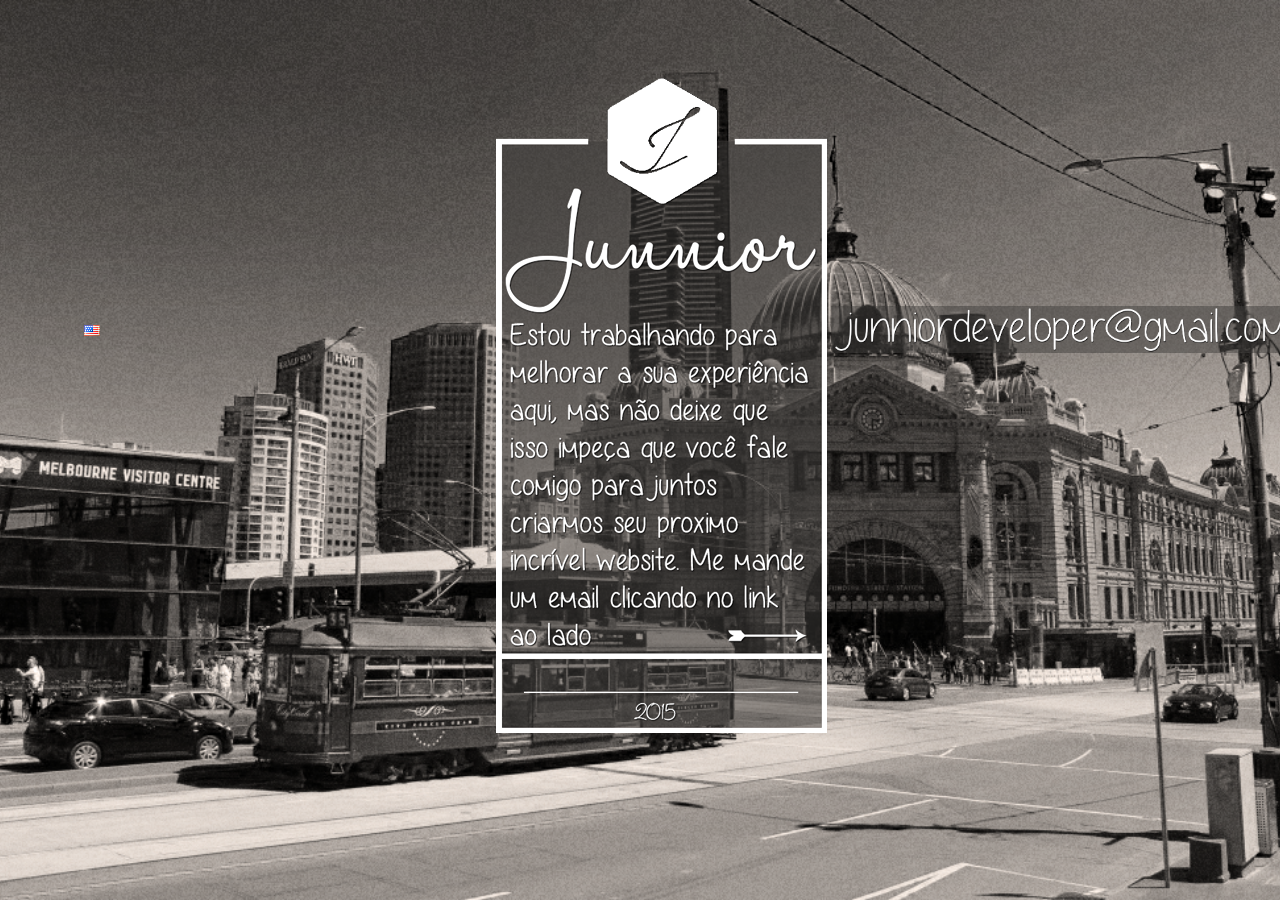
==== pt.index.html @ 578a7f45 "update the images putting text and box shadow" ====
<!doctype html>
<html lang='en'>
	<head>
		<meta charset='utf-8'>
		<meta http-equiv='X-UA-Compatible' content='IE-edge, chrome= 1' >
		<meta name='viewport' content='width=device-width, initial scale= 1'>
		<meta name='description' content='One Page Project'>
		<meta name='keywords' content=''>
		<meta name='author' content='</jnr..>'>

		<title>Junnior</title>
		<link rel="shortcut icon" href="img/favicon/favicon.ico">
		<link rel="stylesheet" href="css/bootstrap.css">
		<link rel='stylesheet' href='css/style.css'>		
	</head>
	<body>
		<header>
			<a href="" class="logo"> <img src="img/header/my_logo_two.png"></a>

			<a class='rotate' href='index.html' target="_blank" class='copyright' data-toggle="tooltip" data-placement="bottom" title="What about English?!"><span class="usa_one"><img class='rotate' src="img/flag/usa_flag.png"></span></a>
				<!--<nav class='nav-effect'>
					<a href='#about-me'><span data-hover='About Me'>About Me</span></a>
					<a href='#work'><span data-hover='Work'>Work</span></a>
					<a href='#clients'><span data-hover='Clients'>Clients</span></a>
					<a href='#contact'><span data-hover='Contact'>Contact</span></a>
				</nav>-->
			<img class='my_logo' src="img/header/my_bigger_logo_new_font.png">
			<a class='jnr_email' href='mailto:junniordeveloper@gmail.com' class='copyright'><img class='my_logo_one' src="img/header/gmail_with_shadow_test.png"></a>

			<!--<h2><span class='artist'>Web Developer</span></h2>
			<!--<p class='kicker'>Thinker // Designer // Developer</p>-->
		</header>
		
		<!--<section>
			<h3 id='about-me'>About Myself</h3>
			
			<div class="face-lockup">
				<div class="icon face-img"></div>    				
				<div class="icon icon-pencil">
					<svg class='svg' version="1.1" id="Layer_1" xmlns="http://www.w3.org/2000/svg" xmlns:xlink="http://www.w3.org/1999/xlink" x="0px" y="0px" width="50px" height="50px" viewBox="0 0 50 50" enable-background="new 0 0 50 50" xml:space="preserve"><g><g><path fill-rule="evenodd" clip-rule="evenodd" fill="#C8C8C8" d="M17.448,26.028l-0.439,0.439 c-0.129,0.129-0.142,0.333-0.068,0.53l-0.214-0.195l-3.264,10.792l10.632-4.062l-0.031-0.029c0.008-0.007,0.02-0.008,0.028-0.016 l0.707-0.707c0.004-0.004,0.004-0.01,0.008-0.014l16.271-16.271c0.004-0.004,0.01-0.004,0.014-0.008l0.707-0.707	c0.004-0.004,0.004-0.01,0.008-0.014l0.362-0.362l-1.414-1.414l-0.024,0.024l-4.264-4.221l0.046-0.046l-1.414-1.414L17.425,26.004 L17.448,26.028z M35.051,11.207l4.264,4.221L23.729,31.013l-4.264-4.221L35.051,11.207z M22.173,32.26l-6.667,3.227l2.808-7.045 L22.173,32.26z M43.5,18.5v26c0,1.105-0.895,2-2,2h-35c-1.104,0-2-0.895-2-2v-35c0-1.105,0.896-2,2-2h25v-2h-25 c-2.209,0-4,1.791-4,4v35c0,2.209,1.791,4,4,4h35c2.209,0,4-1.791,4-4V18.737L45.264,18.5H43.5z M46.617,5.297l-1.414-1.414 c-1.562-1.562-4.095-1.562-5.657,0l-1.621,1.621l0.143,0.143c-0.135-0.01-0.262,0.023-0.352,0.112l-0.707,0.707 c-0.195,0.195-0.147,0.561,0.109,0.816l6.158,6.095c0.255,0.255,0.62,0.304,0.816,0.109l0.707-0.707 c0.076-0.076,0.105-0.182,0.109-0.293l0.089,0.089l1.621-1.621C48.179,9.392,48.179,6.859,46.617,5.297z M45.203,9.54 l-1.474,1.474l-4.264-4.221l1.495-1.495c0.781-0.781,2.047-0.781,2.828,0l1.414,1.414C45.984,7.492,45.984,8.759,45.203,9.54z" class='svg-fill'/></g></g>
				</svg>

				</div>
				<div class="icon icon-mouse">
                   <svg  class='svg' version="1.1" id="Layer_1" xmlns="http://www.w3.org/2000/svg" xmlns:xlink="http://www.w3.org/1999/xlink" x="0px" y="0px" width="50px" height="50px" viewBox="0 0 50 50" enable-background="new 0 0 50 50" xml:space="preserve"><g><g><path fill-rule="evenodd" clip-rule="evenodd" fill="#C8C8C8" d="M20.329,8.339c0.195,0.195,0.512,0.195,0.707,0L24.5,4.875V31.5	h2V4.875l3.464,3.464c0.195,0.195,0.512,0.195,0.707,0l0.707-0.707c0.195-0.195,0.195-0.512,0-0.707L26.5,2.046V1.5h-0.672 c-0.068-0.014-0.135-0.014-0.202,0h-0.251c-0.067-0.014-0.135-0.014-0.202,0H24.5v0.547l-4.878,4.878 c-0.195,0.195-0.195,0.512,0,0.707L20.329,8.339z M46.5,15.5h-13v2h11c1.105,0,2,0.895,2,2v24c0,1.105-0.895,2-2,2h-38	c-1.105,0-2-0.895-2-2v-24c0-1.105,0.895-2,2-2h11v-2h-13c-1.105,0-2,0.895-2,2v28c0,1.105,0.895,2,2,2h42c1.105,0,2-0.895,2-2 v-28C48.5,16.395,47.605,15.5,46.5,15.5z" class='svg-fill'/></g></g>
				   </svg>

				</div>
				<div class="icon icon-browser">
					<svg class='svg' version="1.1" id="Layer_1" xmlns="http://www.w3.org/2000/svg" xmlns:xlink="http://www.w3.org/1999/xlink" x="0px" y="0px" width="50px" height="50px" viewBox="0 0 50 50" enable-background="new 0 0 50 50" xml:space="preserve"><g><g><path fill-rule="evenodd" clip-rule="evenodd" fill="#C8C8C8" d="M46.5,6.5h-23c0-2.209-1.791-4-4-4h-7c-2.209,0-4,1.791-4,4h-4 c-1.105,0-2,0.895-2,2v36c0,1.105,0.895,2,2,2h42c1.105,0,2-0.895,2-2v-36C48.5,7.395,47.605,6.5,46.5,6.5z M12.5,4.5h7 c1.105,0,2,0.895,2,2h-11C10.5,5.395,11.396,4.5,12.5,4.5z M46.5,42.5c0,1.105-0.895,2-2,2h-38c-1.105,0-2-0.895-2-2v-32 c0-1.105,0.895-2,2-2h38c1.105,0,2,0.895,2,2V42.5z M25.5,15.5c-6.075,0-11,4.925-11,11c0,6.075,4.925,11,11,11	c6.075,0,11-4.925,11-11C36.5,20.425,31.575,15.5,25.5,15.5z M25.5,35.587c-5.018,0-9.087-4.068-9.087-9.087 c0-5.019,4.068-9.087,9.087-9.087c5.019,0,9.087,4.068,9.087,9.087C34.587,31.519,30.519,35.587,25.5,35.587z M43,11.5h-8 c-0.276,0-0.5,0.224-0.5,0.5v1c0,0.276,0.224,0.5,0.5,0.5h8c0.276,0,0.5-0.224,0.5-0.5v-1C43.5,11.724,43.276,11.5,43,11.5z" class='svg-fill'/></g></g>
					</svg>

				</div>
				<div class="icon icon-video">
					<svg class='svg' version="1.1" id="Layer_1" xmlns="http://www.w3.org/2000/svg" xmlns:xlink="http://www.w3.org/1999/xlink" x="0px" y="0px" width="50px" height="50px" viewBox="0 0 50 50" enable-background="new 0 0 50 50" xml:space="preserve"><g><g><path fill-rule="evenodd" clip-rule="evenodd" fill="#C8C8C8" d="M44,18.5h-1c-0.276,0-0.5,0.224-0.5,0.5v0.5h-4V28	c0,6.904-5.596,12.5-12.5,12.5h-1c-6.904,0-12.5-5.596-12.5-12.5v-8.5h-4V19c0-0.276-0.224-0.5-0.5-0.5H7 c-0.276,0-0.5,0.224-0.5,0.5v3c0,0.276,0.224,0.5,0.5,0.5h1c0.276,0,0.5-0.224,0.5-0.5v-0.5h2V28c0,8.008,6.492,14.5,14.5,14.5h0	c-0.276,0-0.5,0.224-0.5,0.5v2.5H18c-0.276,0-0.5,0.224-0.5,0.5v1c0,0.276,0.224,0.5,0.5,0.5h15c0.276,0,0.5-0.224,0.5-0.5v-1 c0-0.276-0.224-0.5-0.5-0.5h-6.5V43c0-0.276-0.224-0.5-0.5-0.5h0c8.008,0,14.5-6.492,14.5-14.5v-6.5h2V22	c0,0.276,0.224,0.5,0.5,0.5h1c0.276,0,0.5-0.224,0.5-0.5v-3C44.5,18.724,44.276,18.5,44,18.5z M25,37.5h1 c5.247,0,9.5-4.253,9.5-9.5V11c0-5.247-4.253-9.5-9.5-9.5h-1c-5.247, 0-9.5,4.253-9.5,9.5v17C15.5,33.247,19.753,37.5,25,37.5z M17.5,10.5c0-3.866,3.134-7,7-7h2c3.866,0,7,3.134,7,7v18c0,3.866-3.134,7-7,7h-2c-3.866,0-7-3.134-7-7V10.5z" class='svg-fill'/></g></g>
					</svg>
				</div>
			</div>
			
			<div class="blurb">
				<p><strong>Junnior specializes in making things</strong> for human people. Most of the things he makes are <a href='http://junniordesign.com'><span data-hover='Developer Interfaces'>Developer Interfaces</span></a>, but he also puts effort into crafting and make codes happen</p>
			</div>

			<div class="skill-lockup clearfix">
				<div class="skill-unit">
					<div class="skill-label">Comunication</div>
					<div class="skill-icons skill-9">
						<span></span><span></span><span></span><span></span><span></span>
						<span></span><span></span><span></span><span></span><span></span>
					</div>
				</div>
				<div class="skill-unit">
					<div class="skill-label">Organization</div>
					<div class="skill-icons skill-7">
						<span></span><span></span><span></span><span></span><span></span>
						<span></span><span></span><span></span><span></span><span></span>
					</div>
				</div>
				<div class="skill-unit">
					<div class="skill-label">Learning</div>
					<div class="skill-icons skill-10">
						<span></span><span></span><span></span><span></span><span></span>
						<span></span><span></span><span></span><span></span><span></span>
					</div>
				</div>
				<div class="skill-unit">
					<div class="skill-label">Teaching</div>
					<div class="skill-icons skill-6">
						<span></span><span></span><span></span><span></span><span></span>
						<span></span><span></span><span></span><span></span><span></span>
					</div>
				</div>
				<div class="skill-unit">
					<div class="skill-label">Planning</div>
					<div class="skill-icons skill-7">
						<span></span><span></span><span></span><span></span><span></span>
						<span></span><span></span><span></span><span></span><span></span>
					</div>
				</div>
				<div class="skill-unit">
					<div class="skill-label">Visual Design</div>
					<div class="skill-icons skill-6">
						<span></span><span></span><span></span><span></span><span></span>
						<span></span><span></span><span></span><span></span><span></span>
					</div>
				</div>
				<div class="skill-unit">
					<div class="skill-label">UX Design</div>
					<div class="skill-icons skill-8">
						<span></span><span></span><span></span><span></span><span></span>
						<span></span><span></span><span></span><span></span><span></span>
					</div>
				</div>
				<div class="skill-unit">
					<div class="skill-label">Programming</div>
					<div class="skill-icons skill-8">
						<span></span><span></span><span></span><span></span><span></span>
						<span></span><span></span><span></span><span></span><span></span>
					</div>
				</div>
			</div>
		</section><!--end skill-->
		
		<!--<section class='alt-section section-work'>
			<h3 id='work'>Work</h3>
			<div class="work-belt">
				<div class="thumb-wrap">	
					<div class="thumb-container">
						<a href='' class="thumb-unit thumb-one">
							<div class="thumb-overlay">
								<strong>Fresh it up</strong>
								<div class="zoom-icon"></div>
							</div>
						</a>
						<a href='' class="thumb-unit thumb-two">
							<div class="thumb-overlay">
								<strong>Timeline Page</strong>
								<div class="zoom-icon"></div>
							</div>
						</a>
						<a href='' class="thumb-unit thumb-three">
							<div class="thumb-overlay">
								<strong>Typo International Design Talks</strong>
								<div class="zoom-icon"></div>
							</div>
						</a>
						<a href='' class="thumb-unit thumb-four">
							<div class="thumb-overlay">
								<strong>City-in website concept</strong>
								<div class="zoom-icon"></div>
							</div>
						</a>
						<a href='' class="thumb-unit thumb-five">
							<div class="thumb-overlay">
								<strong>Crispy Icons</strong>
								<div class="zoom-icon"></div>
							</div>
						</a>
						<a href='' class="thumb-unit thumb-six">
							<div class="thumb-overlay">
								<strong>Flat Mobile UI/UX Concept</strong>
								<div class="zoom-icon"></div>
							</div>
						</a>
						<a href='' class="thumb-unit thumb-seven">
							<div class="thumb-overlay">
								<strong>Stripes & Co</strong>
								<div class="zoom-icon"></div>
							</div>
						</a>
						<a href='' class="thumb-unit thumb-eight">
							<div class="thumb-overlay">
								<strong>Weather Dashboard</strong>
								<div class="zoom-icon"></div>
							</div>
						</a>
					</div>
				</div>
				<div class="work-wrap">	
					<div class="work-container">
					<div class="work-return"></div>
						<h4>Do Work</h4>
						<div class='proj-one'></div>
				        <div class='proj-two'></div>
				        <div class='proj-three'></div>
				        <div class='proj-four'></div>
				        <div class='proj-five'></div>
					</div>	
				</div>
			</div>
		</section><!-- end work -->

		<!--<section class='section-clients'>
			<h3 id='clients'>Clients</h3>
			<!--<div class="clients-mobile-nav">
				<span></span><span></span><span></span><span></span>
			</div>-->
			<!--<div class="client-controls">
				<div class="client-control-next">
					<svg class='control' version="1.1" id="Layer_1" xmlns="http://www.w3.org/2000/svg" xmlns:xlink="http://www.w3.org/1999/xlink" x="0px" y="0px" width="60px" height="60px" viewBox="0 0 60 60" enable-background="new 0 0 60 60" xml:space="preserve"><g><g><path fill="#C8C8C8" d="M30.5,5.5c-13.807,0-25,11.193-25,25c0,13.807,11.193,25,25,25c13.809,0,25-11.193,25-25	C55.5,16.693,44.309,5.5,30.5,5.5z M30.5,53.5c-12.684,0-23-10.317-23-23c0-12.682,10.317-23,23-23c12.682,0,23,10.318,23,23
					C53.5,43.183,43.182,53.5,30.5,53.5z M32.018,19.753l9.746,9.747H17.5v2h24.264l-9.746,9.748l1.414,1.414L45.592,30.5 l-12.16-12.161L32.018,19.753z" class='control-fill'/></g></g>
					</svg>
				</div>
				<div class="client-control-prev">
					<svg  class='control' version="1.1" id="Layer_1" xmlns="http://www.w3.org/2000/svg" xmlns:xlink="http://www.w3.org/1999/xlink" x="0px" y="0px" width="60px" height="60px" viewBox="0 0 60 60" enable-background="new 0 0 60 60" xml:space="preserve"><g><g><path fill="#C8C8C8" d="M29.501,5.5C15.692,5.5,4.5,16.693,4.5,30.5c0,13.807,11.192,25,25.001,25 c13.807,0,24.999-11.193,24.999-25C54.5,16.693,43.308,5.5,29.501,5.5z M29.501,53.5C16.818,53.5,6.5,43.182,6.5,30.5	s10.318-23,23.001-23c12.683,0,22.999,10.317,22.999,23S42.184,53.5,29.501,53.5z M27.983,19.752l-1.414-1.414L14.408,30.5 l12.161,12.162l1.414-1.414L18.236,31.5H42.5v-2H18.236L27.983,19.752z" class='control-fill'/></g></g>
					</svg>
				</div>
			</div>
			<div class="clients-belt">
				<div class="client-unit">
					<div class="client-face">
						<img src="img/client/face-jackiesaik.jpg" alt="client-face">
						<strong class="client-name">Jackie Saik</strong>
						<em class="client-title">Director of Design, Ontotext Inc.</em>
					</div>
					<div class="client-content">
						<div class="client-quote-mark">
							<svg version="1.1" xmlns="http://www.w3.org/2000/svg" xmlns:xlink="http://www.w3.org/1999/xlink" x="0px" y="0px" width="50px" height="50px" viewBox="0 0 512 512" enable-background="new 0 0 512 512" xml:space="preserve"><path id="quote-7-icon" d="M84.068,324.563c-13.78-49.268,7.118-121.859,66.929-161.4c-24.437,32.14-29.024,68.81-27.774,89.164
							c13.75,1.021,78.75,5.771,78.361,63.194C201.584,380.521,104.679,398.248,84.068,324.563z M231.584,315.521 c0-44.646-32.703-81.654-75.459-88.385c3.725-34.4,28.92-67.135,66.943-81.465l-16.887-36.498
							C82.055,133.672,32.959,253.211,55.178,332.645C85.472,438.556,231.584,417.889,231.584,315.521z M314.484,324.563 c-13.78-49.268,7.118-121.859,66.929-161.4c-24.437,32.14-29.024,68.81-27.774,89.164c13.75,1.021,78.75,5.771,78.361,63.194	C432,380.521,335.095,398.248,314.484,324.563z M462,315.521c0-44.646-32.703-81.654-75.459-88.385
							c3.725-34.4,28.92-67.135,66.943-81.465l-16.887-36.498c-124.127,24.498-173.223,144.037-151.004,223.471
							C315.888,438.556,462,417.889,462,315.521z"/>
						</svg>

						</div>
						<p><strong>Lorem ipsum dolor sit</strong> amet, consectetur adipisicing elit. Asperiores nulla obcaecati possimus voluptatibus voluptate molestiae, dolorum fuga? Corporis iusto illum voluptate, beatae accusantium dolorem iste, nam quos, vero incidunt, sequi!</p>
					</div>
				</div>
				<div class="client-unit">
					<div class="client-face">
						<img src="img/client/face-atariboy.jpg" alt="client-face">
						<strong class="client-name">Atariboy</strong>
						<em class="client-title">Director of Design, antartica Inc.</em>
					</div>
					<div class="client-content">
						<div class="client-quote-mark">
							<svg version="1.1" xmlns="http://www.w3.org/2000/svg" xmlns:xlink="http://www.w3.org/1999/xlink" x="0px" y="0px" width="50px" height="50px" viewBox="0 0 512 512" enable-background="new 0 0 512 512" xml:space="preserve"><path id="quote-7-icon" d="M84.068,324.563c-13.78-49.268,7.118-121.859,66.929-161.4c-24.437,32.14-29.024,68.81-27.774,89.164
							c13.75,1.021,78.75,5.771,78.361,63.194C201.584,380.521,104.679,398.248,84.068,324.563z M231.584,315.521 c0-44.646-32.703-81.654-75.459-88.385c3.725-34.4,28.92-67.135,66.943-81.465l-16.887-36.498
							C82.055,133.672,32.959,253.211,55.178,332.645C85.472,438.556,231.584,417.889,231.584,315.521z M314.484,324.563 c-13.78-49.268,7.118-121.859,66.929-161.4c-24.437,32.14-29.024,68.81-27.774,89.164c13.75,1.021,78.75,5.771,78.361,63.194	C432,380.521,335.095,398.248,314.484,324.563z M462,315.521c0-44.646-32.703-81.654-75.459-88.385
							c3.725-34.4,28.92-67.135,66.943-81.465l-16.887-36.498c-124.127,24.498-173.223,144.037-151.004,223.471
							C315.888,438.556,462,417.889,462,315.521z"/>
						</svg>

						</div>
						<p><strong>Lorem ipsum dolor sit</strong> amet, consectetur adipisicing elit. Asperiores nulla obcaecati possimus voluptatibus voluptate molestiae, dolorum fuga? Corporis iusto illum voluptate, beatae accusantium dolorem iste, nam quos, vero incidunt, sequi!</p>
					</div>
				</div>
				<div class="client-unit">
					<div class="client-face">
						<img src="img/client/face-teleject.jpg" alt="client-face">
						<strong class="client-name">Teleject</strong>
						<em class="client-title">Director of Design, Québec International.</em>
					</div>
					<div class="client-content">
						<div class="client-quote-mark">
							<svg version="1.1" xmlns="http://www.w3.org/2000/svg" xmlns:xlink="http://www.w3.org/1999/xlink" x="0px" y="0px" width="50px" height="50px" viewBox="0 0 512 512" enable-background="new 0 0 512 512" xml:space="preserve"><path id="quote-7-icon" d="M84.068,324.563c-13.78-49.268,7.118-121.859,66.929-161.4c-24.437,32.14-29.024,68.81-27.774,89.164
							c13.75,1.021,78.75,5.771,78.361,63.194C201.584,380.521,104.679,398.248,84.068,324.563z M231.584,315.521 c0-44.646-32.703-81.654-75.459-88.385c3.725-34.4,28.92-67.135,66.943-81.465l-16.887-36.498
							C82.055,133.672,32.959,253.211,55.178,332.645C85.472,438.556,231.584,417.889,231.584,315.521z M314.484,324.563 c-13.78-49.268,7.118-121.859,66.929-161.4c-24.437,32.14-29.024,68.81-27.774,89.164c13.75,1.021,78.75,5.771,78.361,63.194	C432,380.521,335.095,398.248,314.484,324.563z M462,315.521c0-44.646-32.703-81.654-75.459-88.385
							c3.725-34.4,28.92-67.135,66.943-81.465l-16.887-36.498c-124.127,24.498-173.223,144.037-151.004,223.471
							C315.888,438.556,462,417.889,462,315.521z"/>
						</svg>

						</div>
						<p><strong>Lorem ipsum dolor sit</strong> amet, consectetur adipisicing elit. Asperiores nulla obcaecati possimus voluptatibus voluptate molestiae, dolorum fuga? Corporis iusto illum voluptate, beatae accusantium dolorem iste, nam quos, vero incidunt, sequi!</p>
					</div>
				</div>
				<div class="client-unit">
					<div class="client-face">
						<img src="img/client/face-jackiesaik.jpg" alt="client-face">
						<strong class="client-name">Jackie Saik</strong>
						<em class="client-title">Director of Design, Lorem Sorem.</em>
					</div>
					<div class="client-content">
						<div class="client-quote-mark">
							<svg version="1.1" xmlns="http://www.w3.org/2000/svg" xmlns:xlink="http://www.w3.org/1999/xlink" x="0px" y="0px" width="50px" height="50px" viewBox="0 0 512 512" enable-background="new 0 0 512 512" xml:space="preserve"><path id="quote-7-icon" d="M84.068,324.563c-13.78-49.268,7.118-121.859,66.929-161.4c-24.437,32.14-29.024,68.81-27.774,89.164
							c13.75,1.021,78.75,5.771,78.361,63.194C201.584,380.521,104.679,398.248,84.068,324.563z M231.584,315.521 c0-44.646-32.703-81.654-75.459-88.385c3.725-34.4,28.92-67.135,66.943-81.465l-16.887-36.498
							C82.055,133.672,32.959,253.211,55.178,332.645C85.472,438.556,231.584,417.889,231.584,315.521z M314.484,324.563 c-13.78-49.268,7.118-121.859,66.929-161.4c-24.437,32.14-29.024,68.81-27.774,89.164c13.75,1.021,78.75,5.771,78.361,63.194	C432,380.521,335.095,398.248,314.484,324.563z M462,315.521c0-44.646-32.703-81.654-75.459-88.385
							c3.725-34.4,28.92-67.135,66.943-81.465l-16.887-36.498c-124.127,24.498-173.223,144.037-151.004,223.471
							C315.888,438.556,462,417.889,462,315.521z"/>
						</svg>

						</div>
						<p><strong>Lorem ipsum dolor sit</strong> amet, consectetur adipisicing elit. Asperiores nulla obcaecati possimus voluptatibus voluptate molestiae, dolorum fuga? Corporis iusto illum voluptate, beatae accusantium dolorem iste, nam quos, vero incidunt, sequi!</p>
					</div>
				</div>
			</div>
			<div class="clients-logo">
				<div class='client-logo logo-one'></div>
				<div class='client-logo logo-two'></div>
				<div class='client-logo logo-three'></div>
				<div class='client-logo logo-four'></div>
			</div>
		<!--</section><!-- end clients -->

		<!--<section class='alt-section section-contact'>
			<h3 id="contact">Contact</h3>
			<div class="social-links">
				<a href="" class='icon-twitter'>
					<svg class='social' xmlns:dc="http://purl.org/dc/elements/1.1/" xmlns:cc="http://creativecommons.org/ns#" xmlns:rdf="http://www.w3.org/1999/02/22-rdf-syntax-ns#" xmlns:svg="http://www.w3.org/2000/svg" xmlns="http://www.w3.org/2000/svg" xmlns:xlink="http://www.w3.org/1999/xlink" xmlns:sodipodi="http://sodipodi.sourceforge.net/DTD/sodipodi-0.dtd" xmlns:inkscape="http://www.inkscape.org/namespaces/inkscape" version="1.1" overflow="visible" width="50px" height="50px" viewBox="0 0 25.600005 25.600001" id="svg2" inkscape:version="0.48.4 r9939" style="fill-rule:evenodd;stroke-width:0.50099999;stroke-linejoin:bevel;overflow:visible"><g id="g3123" transform="matrix(0.64050449,0,0,0.64031522,0,25.600003)"><path id="path3127" d="M 5.3 -9 C 4.7 -9.4 5 -10.3 5.7 -10.2 6.2 -10.1 6.6 -10.1 7.1 -10.1 9.1 -10.1 11.1 -10.6 12.8 -11.5 L 13 -11.7 12.6 -11.8 C 10.6 -12.5 9 -14 8.4 -16 8.3 -16.4 8.5 -16.7 8.8 -16.8 L 9.1 -16.8 8.6 -17.2 C 7.1 -18.4 6.2 -20.2 6.2 -22.2 L 6.2 -22.3 C 6.2 -22.7 6.7 -23 7.1 -22.8 L 7.5 -22.6 C 6.7 -23.7 6.3 -25.1 6.3 -26.5 6.3 -27.7 6.6 -28.9 7.2 -29.8 7.4 -30.2 7.9 -30.3 8.2 -29.9 10.7 -26.9 14.4 -24.7 18.6 -24.1 L 19.6 -24 19.6 -24.6 C 19.6 -28.3 22.6 -31.3 26.4 -31.3 27.8 -31.3 29.2 -30.8 30.3 -30 L 31 -29.4 31.7 -29.6 C 32.7 -29.8 33.6 -30.2 34.4 -30.7 34.9 -31 35.5 -30.5 35.3 -30 35.1 -29.3 34.8 -28.5 34.3 -27.9 L 34 -27.5 35.6 -27.6 C 36.1 -27.6 36.5 -27 36.2 -26.6 35.5 -25.6 34.6 -25.2 33.7 -24.7 L 33.1 -24.4 33.1 -23.9 C 33.1 -15.7 26.7 -6.2 15 -6.2 11.5 -6.2 8.1 -7.3 5.3 -9 z M 31.9 -23.9 C 31.9 -24.2 31.9 -24.4 31.9 -24.7 31.9 -24.9 32 -25.1 32.1 -25.2 32.8 -25.7 33.4 -25.9 33.9 -26.2 L 32.3 -26.2 C 31.7 -26.2 31.4 -27 32 -27.3 32.5 -27.7 32.9 -28.1 33.3 -28.6 L 33.5 -28.9 33.1 -28.7 C 32.4 -28.5 31.7 -28.3 31 -28.1 30.7 -28.1 30.5 -28.1 30.4 -28.3 29.4 -29.3 27.9 -30 26.4 -30 23.3 -30 20.8 -27.6 20.8 -24.6 20.8 -24.2 20.9 -23.8 21 -23.4 21.1 -23 20.8 -22.6 20.3 -22.6 15.7 -22.9 11.6 -24.8 8.5 -27.8 L 7.9 -28.4 7.7 -27.9 C 7.6 -27.5 7.5 -27 7.5 -26.5 7.5 -24.7 8.5 -23 10 -22 10.5 -21.7 10.2 -20.9 9.6 -20.9 9 -20.9 8.5 -21 8 -21.1 L 7.5 -21.3 C 7.9 -19.1 9.7 -17.4 11.9 -16.9 12.5 -16.8 12.6 -15.9 11.9 -15.7 11.4 -15.6 10.8 -15.5 10.1 -15.5 L 10 -15.5 10.3 -14.9 C 11.3 -13.6 12.9 -12.7 14.7 -12.7 15.3 -12.7 15.6 -11.9 15.1 -11.6 13.4 -10.3 11.5 -9.4 9.3 -9 L 8.2 -8.9 9.1 -8.6 C 11 -7.9 13 -7.5 15 -7.5 25.9 -7.5 31.9 -16.3 31.9 -23.9 z" style="fill:#545454;fill-opacity:1;fill-rule:evenodd;stroke:none" inkscape:connector-curvature="0" class='social-fill'/></g></svg>
				</a>
				<a href="" class='icon-google-plus'>
					<svg class='social' xmlns:dc="http://purl.org/dc/elements/1.1/" xmlns:cc="http://creativecommons.org/ns#" xmlns:rdf="http://www.w3.org/1999/02/22-rdf-syntax-ns#" xmlns:svg="http://www.w3.org/2000/svg" xmlns="http://www.w3.org/2000/svg" xmlns:xlink="http://www.w3.org/1999/xlink" xmlns:sodipodi="http://sodipodi.sourceforge.net/DTD/sodipodi-0.dtd" xmlns:inkscape="http://www.inkscape.org/namespaces/inkscape" version="1.1" overflow="visible" width="50" height="50" viewBox="0 0 25.600005 25.600001" id="svg2" inkscape:version="0.48.4 r9939" style="fill-rule:evenodd;stroke-width:0.50099999;stroke-linejoin:bevel;overflow:visible"><g id="g3191" transform="matrix(0.64050449,0,0,0.64031522,0,25.600003)"><path id="path3195" d="M 6.2 -12.5 C 6.2 -15.4 10.1 -17.5 14.4 -17.5 15.7 -17.5 16.9 -17.3 18.1 -16.9 17.7 -17.2 17.3 -17.6 17 -18 16.6 -18.6 16.4 -19.3 16.4 -20.2 14 -19.5 11.3 -20.6 9.8 -22.9 8 -25.5 8.5 -29 11.2 -30.5 12 -31 12.8 -31.2 13.7 -31.2 L 22.5 -31.2 22.5 -30 17.4 -30 C 18 -29.5 18.5 -29 19 -28.3 20.7 -25.8 20.2 -22.4 17.8 -20.8 17.8 -20.8 17.8 -20.8 17.8 -20.8 17.5 -19.8 17.7 -19.2 18 -18.7 18.4 -18.2 19 -17.8 19.7 -17.3 20.9 -16.5 22.3 -15.4 22.4 -13.1 22.5 -12.9 22.5 -12.7 22.5 -12.5 22.5 -9.6 18.6 -7.5 14.4 -7.5 10.1 -7.5 6.2 -9.6 6.2 -12.5 z M 21.1 -11.9 C 21.1 -12 21.1 -12.1 21.1 -12.1 21.2 -12.4 21.2 -12.7 21.2 -12.9 20.8 -14.7 18.1 -16.2 14.4 -16.2 10.3 -16.2 7.5 -14.3 7.5 -12.5 7.5 -10.6 10.3 -8.7 14.4 -8.7 18 -8.7 20.6 -10.2 21.1 -11.9 z M 28.7 -21.2 28.7 -25 25 -25 25 -26.2 28.7 -26.2 28.7 -30 30 -30 30 -26.2 33.7 -26.2 33.7 -25 30 -25 30 -21.2 28.7 -21.2 z M 16.9 -21.8 C 18.8 -22.9 19.3 -25.5 17.9 -27.7 16.5 -29.9 13.7 -30.6 11.8 -29.5 9.9 -28.3 9.4 -25.7 10.8 -23.6 12.3 -21.4 15 -20.6 16.9 -21.8 z" style="fill:#545454;fill-opacity:1;fill-rule:evenodd;stroke:none" inkscape:connector-curvature="0" class='social-fill'/></g></svg>
				</a>
				<a href="" class='icon-behance'>
					<svg class='social' xmlns:dc="http://purl.org/dc/elements/1.1/" xmlns:cc="http://creativecommons.org/ns#" xmlns:rdf="http://www.w3.org/1999/02/22-rdf-syntax-ns#" xmlns:svg="http://www.w3.org/2000/svg" xmlns="http://www.w3.org/2000/svg" xmlns:xlink="http://www.w3.org/1999/xlink" xmlns:sodipodi="http://sodipodi.sourceforge.net/DTD/sodipodi-0.dtd" xmlns:inkscape="http://www.inkscape.org/namespaces/inkscape" version="1.1" overflow="visible" width="50" height="50" viewBox="0 0 25.600005 25.600001" id="svg2" inkscape:version="0.48.4 r9939" style="fill-rule:evenodd;stroke-width:0.50099999;stroke-linejoin:bevel;overflow:visible"><g id="g3373" transform="matrix(0.64050449,0,0,0.64031522,0,25.600003)"><path id="path3375" d="M 21.2 -15.5 21.2 -15.8 C 21.2 -20.1 24.5 -23.7 28.6 -23.7 L 28.9 -23.7 C 33 -23.7 36.2 -20.1 36.2 -15.8 L 36.2 -15.2 C 36.2 -14.8 35.9 -14.6 35.6 -14.6 L 34 -14.6 25.7 -14.6 25.8 -14.3 C 26.1 -12.3 27.3 -11.4 28.7 -11.4 29.7 -11.4 30.7 -12.2 31.3 -13.6 31.4 -13.9 31.6 -14 31.9 -14 L 35.3 -14 C 35.7 -14 36 -13.6 35.9 -13.3 35 -10 32.2 -7.5 28.9 -7.5 L 28.6 -7.5 C 24.5 -7.5 21.2 -11.1 21.2 -15.5 z M 34.5 -12.8 32.3 -12.8 32.2 -12.6 C 31.4 -11.2 30.2 -10.1 28.7 -10.1 26.3 -10.1 24.5 -12 24.5 -15.2 L 24.5 -15.2 C 24.5 -15.8 24.9 -16 25.3 -15.8 L 34 -15.8 35 -15.8 34.9 -16.5 C 34.6 -19.9 32 -22.5 28.9 -22.5 L 28.6 -22.5 C 25.3 -22.5 22.5 -19.5 22.5 -15.8 L 22.5 -15.5 C 22.5 -11.7 25.3 -8.8 28.6 -8.8 L 28.9 -8.8 C 31.3 -8.8 33.4 -10.3 34.4 -12.6 L 34.5 -12.8 z M 24.7 -17.1 C 25.2 -19.3 26.7 -21.1 28.7 -21.1 30.7 -21.1 32.2 -19.3 32.8 -17.1 32.9 -16.7 32.6 -16.3 32.2 -16.3 L 25.3 -16.3 C 24.9 -16.3 24.6 -16.7 24.7 -17.1 z M 28.7 -19.8 C 27.9 -19.8 27 -19.2 26.4 -18.1 L 26.1 -17.6 31.3 -17.6 31.1 -18.1 C 30.5 -19.2 29.6 -19.8 28.7 -19.8 z" style="fill:#545454;fill-opacity:1;fill-rule:evenodd;stroke:none" inkscape:connector-curvature="0" class='social-fill'/><path id="path3377" d="M 5 -8.1 5 -29.4 C 5 -29.7 5.3 -30 5.6 -30 L 10.8 -30 C 13.4 -30 15 -29.9 15.7 -29.8 16.8 -29.7 17.8 -29.3 18.7 -28.7 19.5 -28.1 20.1 -27.3 20.6 -26.3 21 -25.3 21.2 -24.3 21.2 -23.2 21.2 -21.9 20.9 -20.7 20.2 -19.6 20 -19.4 19.7 -19.1 19.5 -18.9 L 19.3 -18.7 19.5 -18.6 C 19.7 -18.4 20 -18.1 20.2 -17.8 20.9 -16.8 21.2 -15.6 21.2 -14.3 21.2 -13.2 21 -12.2 20.6 -11.2 20.1 -10.2 19.5 -9.4 18.7 -8.8 17.8 -8.2 16.8 -7.8 15.7 -7.7 15 -7.6 13.3 -7.5 10.8 -7.5 L 5.6 -7.5 C 5.3 -7.5 5 -7.8 5 -8.1 z M 15.5 -8.9 C 16.5 -9 17.3 -9.3 17.9 -9.8 18.5 -10.2 19 -10.9 19.4 -11.7 19.8 -12.6 20 -13.4 20 -14.3 20 -15.4 19.7 -16.3 19.1 -17.1 18.8 -17.6 18.4 -17.9 18 -18.2 17.6 -18.5 17.6 -19 18 -19.3 18.4 -19.6 18.8 -19.9 19.1 -20.4 19.7 -21.2 20 -22.1 20 -23.2 20 -24.1 19.8 -24.9 19.4 -25.8 19 -26.6 18.5 -27.2 17.9 -27.7 17.3 -28.2 16.5 -28.5 15.5 -28.6 14.9 -28.7 13.4 -28.7 10.8 -28.7 L 6.2 -28.7 6.2 -8.7 10.8 -8.7 C 13.4 -8.8 14.9 -8.8 15.5 -8.9 z M 9.2 -10.9 9.2 -17.4 C 9.2 -17.7 9.4 -18 9.8 -18 L 14 -18 C 15.9 -18 17.2 -16.1 17.2 -14.2 17.2 -12.3 16 -10.3 14 -10.3 L 9.8 -10.3 C 9.4 -10.3 9.2 -10.5 9.2 -10.9 z M 15.9 -14.2 C 15.9 -15.7 15 -16.7 14 -16.7 L 10.4 -16.7 10.4 -11.5 14 -11.5 C 15 -11.5 15.9 -12.7 15.9 -14.2 z M 9.2 -20.1 9.2 -26.6 C 9.2 -26.9 9.4 -27.2 9.8 -27.2 L 14 -27.2 C 15.9 -27.2 17.2 -25.2 17.2 -23.3 17.2 -21.4 15.9 -19.5 14 -19.5 L 9.8 -19.5 C 9.4 -19.5 9.2 -19.8 9.2 -20.1 z M 15.9 -23.3 C 15.9 -24.8 15 -26 14 -26 L 10.4 -26 10.4 -20.8 14 -20.8 C 15 -20.8 15.9 -21.8 15.9 -23.3 z" style="fill:#545454;fill-opacity:1;fill-rule:evenodd;stroke:none" inkscape:connector-curvature="0" class='social-fill'/><path id="path3381" d="M 25 -26.6 25 -25.9 C 25 -25.4 25.4 -25 25.9 -25 L 31.5 -25 C 32.1 -25 32.5 -25.4 32.5 -25.9 L 32.5 -26.6 C 32.5 -27.1 32.1 -27.5 31.5 -27.5 L 25.9 -27.5 C 25.4 -27.5 25 -27.1 25 -26.6 z" style="fill:#545454;fill-opacity:1;fill-rule:evenodd;stroke:none" inkscape:connector-curvature="0" class='social-fill'/></g></svg>
				</a>
				<a href="" class='icon-dribble'>
					<svg class='social' xmlns:dc="http://purl.org/dc/elements/1.1/" xmlns:cc="http://creativecommons.org/ns#" xmlns:rdf="http://www.w3.org/1999/02/22-rdf-syntax-ns#" xmlns:svg="http://www.w3.org/2000/svg" xmlns="http://www.w3.org/2000/svg" xmlns:xlink="http://www.w3.org/1999/xlink" xmlns:sodipodi="http://sodipodi.sourceforge.net/DTD/sodipodi-0.dtd" xmlns:inkscape="http://www.inkscape.org/namespaces/inkscape" version="1.1" overflow="visible" width="50" height="50" viewBox="0 0 25.600005 25.600001" id="svg2" inkscape:version="0.48.4 r9939" style="fill-rule:evenodd;stroke-width:0.50099999;stroke-linejoin:bevel;overflow:visible"><g id="g3157" transform="matrix(0.64050449,0,0,0.64031522,0,25.600003)"><path id="path3161" d="M 6.2 -20 C 6.2 -27.6 12.4 -33.7 20 -33.7 27.6 -33.7 33.7 -27.6 33.7 -20 33.7 -12.4 27.6 -6.2 20 -6.2 12.4 -6.2 6.2 -12.4 6.2 -20 z M 25.9 -9 C 25.5 -12.2 24.8 -15.2 23.8 -17.8 19.2 -17 15.6 -13.9 13.9 -9.1 15.7 -8.1 17.8 -7.5 20 -7.5 22.1 -7.5 24.1 -8 25.9 -9 z M 32.1 -17.1 C 29.6 -17.9 27.3 -18.2 25.1 -18 26 -15.5 26.6 -12.7 27.1 -9.7 29.6 -11.4 31.4 -14 32.1 -17.1 z M 23.4 -19 C 22.8 -20.3 22.3 -21.5 21.6 -22.7 17.8 -20.4 12.9 -19.9 7.6 -21.5 7.5 -21 7.5 -20.5 7.5 -20 7.5 -15.8 9.6 -12 12.8 -9.8 14.6 -14.8 18.5 -18.1 23.4 -19 z M 32.5 -20 C 32.5 -24 30.5 -27.7 27.5 -29.9 26.5 -27.2 24.8 -24.9 22.7 -23.4 23.4 -22 24 -20.7 24.6 -19.2 27 -19.5 29.6 -19.2 32.4 -18.3 32.4 -18.9 32.5 -19.4 32.5 -20 z M 21 -23.8 C 19.4 -26.4 17.5 -28.8 15.2 -31.1 15.1 -31.2 15.1 -31.4 15.1 -31.5 11.4 -29.9 8.7 -26.7 7.8 -22.8 12.9 -21.2 17.5 -21.7 21 -23.8 z M 26.5 -30.7 C 24.6 -31.8 22.4 -32.5 20 -32.5 18.7 -32.5 17.4 -32.3 16.2 -31.9 18.5 -29.6 20.4 -27.1 22 -24.5 24 -26 25.5 -28.1 26.5 -30.7 z" style="fill:#545454;fill-opacity:1;fill-rule:evenodd;stroke:none" inkscape:connector-curvature="0" class='social-fill'/></g></svg>
				</a>
				<a href="" class='icon-likedin'>
					<svg class='social' xmlns:dc="http://purl.org/dc/elements/1.1/" xmlns:cc="http://creativecommons.org/ns#" xmlns:rdf="http://www.w3.org/1999/02/22-rdf-syntax-ns#" xmlns:svg="http://www.w3.org/2000/svg" xmlns="http://www.w3.org/2000/svg" xmlns:xlink="http://www.w3.org/1999/xlink" xmlns:sodipodi="http://sodipodi.sourceforge.net/DTD/sodipodi-0.dtd" xmlns:inkscape="http://www.inkscape.org/namespaces/inkscape" version="1.1" overflow="visible" width="50" height="50" viewBox="0 0 25.600005 25.600001" id="svg2" inkscape:version="0.48.4 r9939" style="fill-rule:evenodd;stroke-width:0.50099999;stroke-linejoin:bevel;overflow:visible"><g id="g3279" transform="matrix(0.64050449,0,0,0.64031522,0,25.600003)"><path id="path3281" d="M 7.4 -9.4 7.4 -25.4 C 7.4 -25.7 7.7 -26 8.1 -26 L 13.3 -26 C 13.6 -26 13.9 -25.7 13.9 -25.4 L 13.9 -9.4 C 13.9 -9 13.6 -8.7 13.3 -8.7 L 8.1 -8.7 C 7.7 -8.7 7.4 -9 7.4 -9.4 z M 12.6 -10 12.6 -24.8 8.7 -24.8 8.7 -10 12.6 -10 z M 7.1 -30.4 C 7.1 -32.3 8.6 -33.7 10.7 -33.7 12.8 -33.7 14.2 -32.3 14.2 -30.4 14.2 -28.5 12.8 -27 10.6 -27 8.5 -27 7.1 -28.5 7.1 -30.4 z M 13 -30.3 C 13 -31.6 12.1 -32.5 10.7 -32.5 9.2 -32.5 8.4 -31.6 8.4 -30.4 8.4 -29.2 9.2 -28.2 10.7 -28.2 12.1 -28.2 13 -29.2 13 -30.3 z" style="fill:#545454;fill-opacity:1;fill-rule:evenodd;stroke:none" inkscape:connector-curvature="0" class='social-fill'/><path id="path3283" d="M 16.2 -9.4 C 16.2 -9.4 16.3 -23.7 16.2 -25.2 16.2 -25.6 16.5 -25.9 16.9 -25.9 L 22.2 -25.9 C 22.5 -25.9 22.8 -25.6 22.8 -25.2 L 22.8 -24.7 23.1 -25 C 24 -25.7 25.2 -26.2 27 -26.2 30.9 -26.2 33.7 -23.6 33.7 -18.5 L 33.7 -9.4 C 33.7 -9 33.4 -8.7 33.1 -8.7 L 27.8 -8.7 C 27.4 -8.7 27.2 -9 27.2 -9.4 L 27.2 -17.9 C 27.2 -19.8 26.6 -20.8 25.1 -20.8 24 -20.8 23.3 -20.1 22.9 -19.3 22.8 -19.1 22.8 -18.7 22.8 -18.2 L 22.8 -9.4 C 22.8 -9 22.5 -8.7 22.2 -8.7 L 16.9 -8.7 C 16.5 -8.7 16.2 -9 16.2 -9.4 z M 21.6 -10 21.6 -18.2 C 21.6 -18.7 21.6 -19.3 21.8 -19.8 22.2 -20.9 23.3 -22.1 25.1 -22.1 27.5 -22.1 28.4 -20.1 28.4 -17.9 L 28.4 -10 32.5 -10 32.5 -18.5 C 32.5 -23 30.1 -25 27 -25 25.5 -25 24.5 -24.5 23.9 -24 L 23.3 -23.4 22.8 -22.7 C 22.7 -22.5 22.4 -22.3 22.2 -22.3 21.8 -22.3 21.5 -22.7 21.5 -23 L 21.6 -23.1 21.6 -24.6 17.5 -24.6 17.5 -24.5 C 17.5 -21.8 17.5 -13.2 17.5 -10.3 L 17.5 -10 21.6 -10 z" style="fill:#545454;fill-opacity:1;fill-rule:evenodd;stroke:none" inkscape:connector-curvature="0" class='social-fill'/></g></svg>
				</a>
			</div>

			<hr class='bar'>

			<a href='mailto:junniordeveloper@gmail.com'>junniordeveloper@gmail.com</a>
		</section><!-- end contact -->

		<!--<section class='section-form'>
			<h3>Let's work together</h3>
			<form method ='POST' action="http://forms.brace.io/gibsonjry@outlook.com">
				<div class="contact-info-group">
				    <input type="text" name="name" placeholder="First Name">
				    
				    <input type="email" name="_replyto" placeholder="Email Address">
			    </div>
			    
			    <textarea name='message' placeholder="Write here a little message for me, I love to know you better"></textarea>
			    
			    <div class="submit-wrap">
				    <input type="submit" value="Submit">
			    </div>
			</form>
		</section>--><!-- end forms -->

		<!--<footer>
			<div id='lockup'>
				<a class='logo' href=''>&#60&#47jnr...&#62</a>
					<div class='nav-effect content-wrap'>
						<nav>
							<a href='#about-me'><span data-hover='About Me'>About Me</span></a>
							<a href='#work'><span data-hover='Work'>Work</span></a>
							<a href='#clients'><span data-hover='Clients'>Clients</span></a>
							<a href='#contact'><span data-hover='Contact'>Contact</span></a>
						</nav>
						<p class='copyright'>All content copyright 2014</p>
					</div>
			</div>
		</footer>-->

		<script src='js/jquery.min.js'></script>
		<script src="js/bootstrap.min.js"></script>
		<!--<script src='js/script.js'></script>-->
	</body>
</html>
---- css/style.css ----
body {
  margin: 0;
  background: url(../img/Flinders-Street-passing-Federation-Square-and-Flinders-Street-1024x683_two.png)no-repeat center center fixed;
  background-size: cover;
}
header .logo {
  position: relative;
  top: -525px;
  left: 50px;
}
img.my_logo {
  position: relative;
  left: 31%;
}
.my_logo_one{
  position: relative;
  left: 31%;
  bottom:60px;
}
h2 {
  float:right;
}
/*--------=== Small Desktop ===---------*/

@media only screen and (min-width: 1280px){
	img.my_logo {
  	top: 72px;	
  	margin: 0 -.4%;	
  }

.my_logo_one {
  position: relative;
  left: 31.4%;
  bottom: 1px;
  width: 35.8%;
	}
}

/*--------=== Ultrabook ===---------*/
@media only screen and (min-width: 1366px){
	img.my_logo {
  	top: 1px;
  	margin: 0 .8%;
	}
	.my_logo_one {
  	position: relative;
  	left: 30.6%;
  	top: 226px;
  	width: 35.8%;
	}
	a.rotate {
  	position: absolute;
  	top: 60px;
  	left: 76%;
	}
header .logo {
  top: -242px;
  }
}
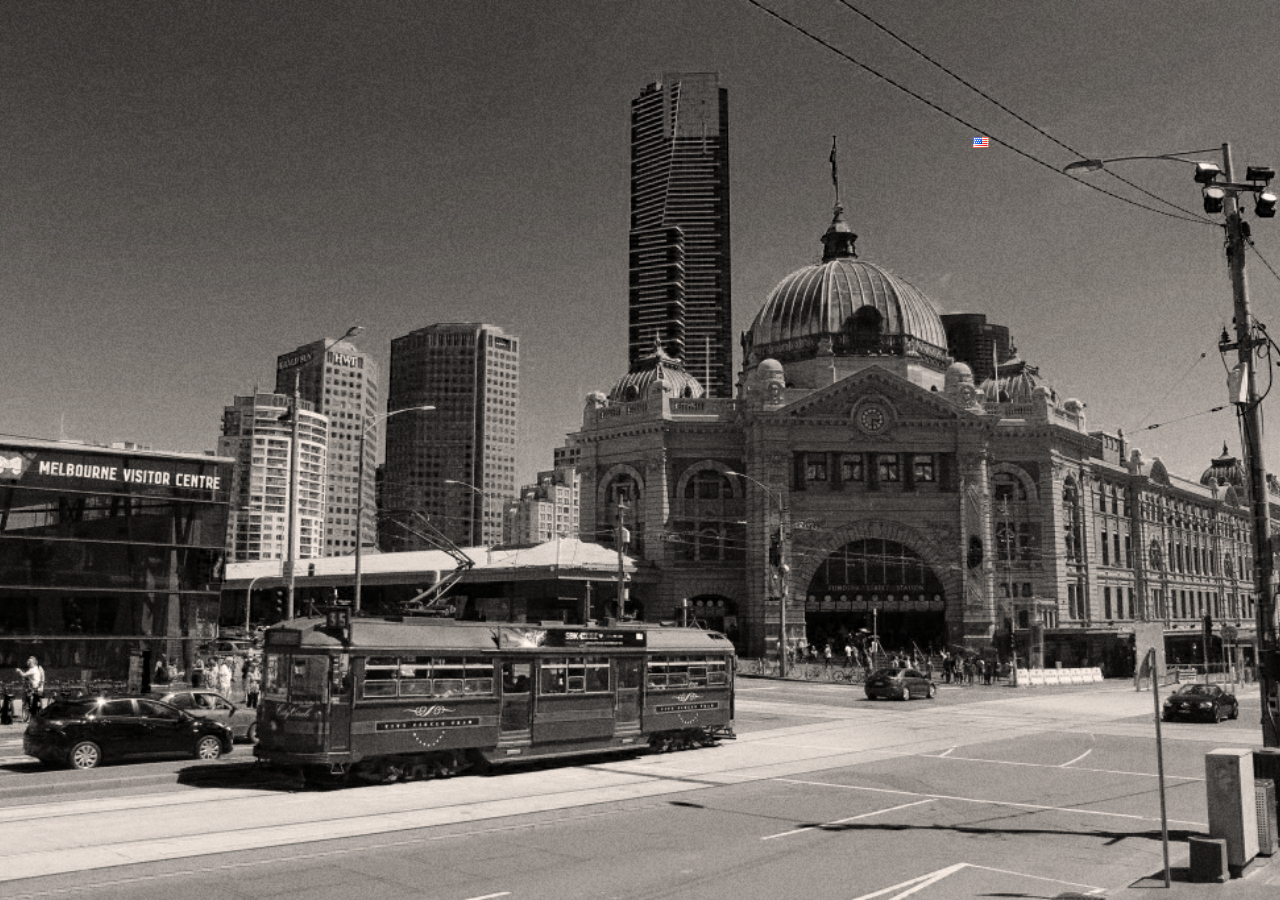
==== commit 9bbc1f89: "comment the flags from another language" ====
--- a/pt.index.html
+++ b/pt.index.html
@@ -24,8 +24,8 @@
 					<a href='#clients'><span data-hover='Clients'>Clients</span></a>
 					<a href='#contact'><span data-hover='Contact'>Contact</span></a>
 				</nav>-->
-			<img class='my_logo' src="img/header/my_bigger_logo_new_font.png">
-			<a class='jnr_email' href='mailto:junniordeveloper@gmail.com' class='copyright'><img class='my_logo_one' src="img/header/gmail_with_shadow_test.png"></a>
+			<!--<img class='my_logo' src="img/header/my_bigger_logo_new_font.png">
+			<a class='jnr_email' href='mailto:junniordeveloper@gmail.com' class='copyright'><img class='my_logo_one' src="img/header/gmail_with_shadow_test.png"></a>-->
 
 			<!--<h2><span class='artist'>Web Developer</span></h2>
 			<!--<p class='kicker'>Thinker // Designer // Developer</p>-->
--- a/css/style.css
+++ b/css/style.css
@@ -13,9 +13,10 @@
   left: 31%;
 }
 .my_logo_one{
-  position: relative;
-  left: 31%;
-  bottom:60px;
+  position: absolute;
+  left: 65.4%;
+  top:616px;
+  width:33.8%;
 }
 h2 {
   float:right;
@@ -29,11 +30,19 @@
   }
 
 .my_logo_one {
-  position: relative;
-  left: 31.4%;
+  position: absolute;
+  left: 63.4%;
   bottom: 1px;
   width: 35.8%;
 	}
+a.rotate {
+    position: absolute;
+    top: 129px;
+    left: 76%;
+  }
+header .logo {
+  top: -242px;
+  }
 }
 
 /*--------=== Ultrabook ===---------*/
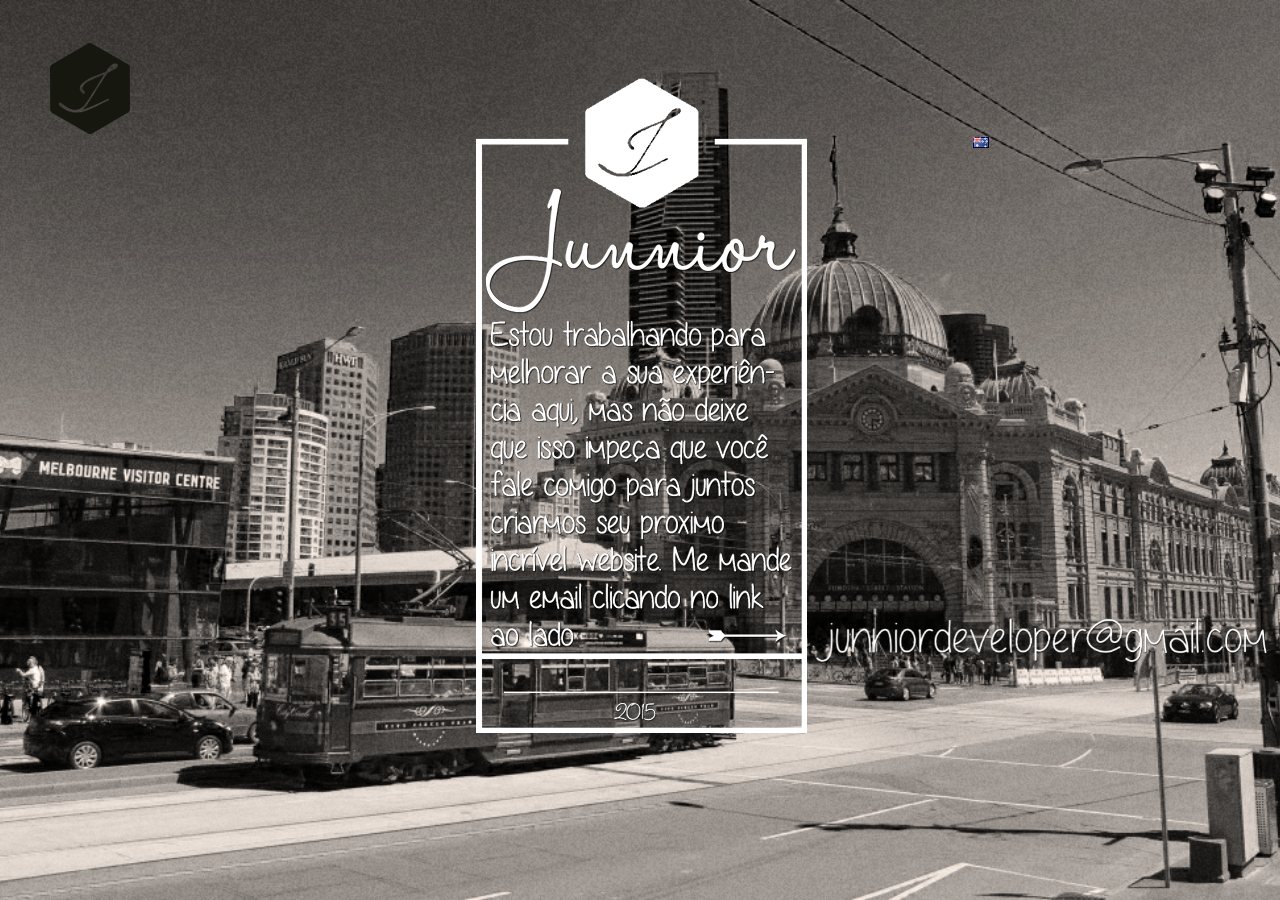
==== commit 186c8dad: "upated the index.html and pt.index.html to add video Australia" ====
--- a/pt.index.html
+++ b/pt.index.html
@@ -17,15 +17,19 @@
 		<header>
 			<a href="" class="logo"> <img src="img/header/my_logo_two.png"></a>
 
-			<a class='rotate' href='index.html' target="_blank" class='copyright' data-toggle="tooltip" data-placement="bottom" title="What about English?!"><span class="usa_one"><img class='rotate' src="img/flag/usa_flag.png"></span></a>
+			<a class='rotate' href='index.html' target="_blank" class='copyright' data-toggle="tooltip" data-placement="bottom" title="What about English?!"><span class="usa_one"><img class='rotate' src="img/flag/aus_flag.png"></span></a>
 				<!--<nav class='nav-effect'>
 					<a href='#about-me'><span data-hover='About Me'>About Me</span></a>
 					<a href='#work'><span data-hover='Work'>Work</span></a>
 					<a href='#clients'><span data-hover='Clients'>Clients</span></a>
 					<a href='#contact'><span data-hover='Contact'>Contact</span></a>
 				</nav>-->
-			<!--<img class='my_logo' src="img/header/my_bigger_logo_new_font.png">
-			<a class='jnr_email' href='mailto:junniordeveloper@gmail.com' class='copyright'><img class='my_logo_one' src="img/header/gmail_with_shadow_test.png"></a>-->
+			<img class='my_logo' src="img/header/my_bigger_logo_portugues_version_without_background.png">
+			<a class='jnr_email' href='mailto:junniordeveloper@gmail.com' class='copyright'><img class='my_logo_one' src="img/header/gmail_without_background.png"></a>
+
+			<video autoplay loop muted class="bgvideo" id="bgvideo">
+				<source src="video/Australia_small_file.mp4" type="video/mp4">
+			</video>
 
 			<!--<h2><span class='artist'>Web Developer</span></h2>
 			<!--<p class='kicker'>Thinker // Designer // Developer</p>-->
--- a/css/style.css
+++ b/css/style.css
@@ -27,6 +27,7 @@
 	img.my_logo {
   	top: 72px;	
   	margin: 0 -.4%;	
+    z-index: 1;
   }
 
 .my_logo_one {
@@ -34,14 +35,26 @@
   left: 63.4%;
   bottom: 1px;
   width: 35.8%;
+  z-index: 1;
 	}
 a.rotate {
     position: absolute;
     top: 129px;
     left: 76%;
+    z-index: 1;
   }
-header .logo {
-  top: -242px;
+  header .logo {
+    top: -242px;
+    z-index: 1;
+  }
+  .bgvideo{
+    position: fixed;
+    right: 0;
+    bottom: 0;
+    min-width: 100%;
+    min-height: 100%;
+    width: auto;
+    height: auto; 
   }
 }
 
@@ -50,20 +63,33 @@
 	img.my_logo {
   	top: 1px;
   	margin: 0 .8%;
+    z-index: 1;
 	}
 	.my_logo_one {
   	position: relative;
   	left: 30.6%;
   	top: 226px;
   	width: 35.8%;
+    z-index: 1;
 	}
 	a.rotate {
   	position: absolute;
   	top: 60px;
   	left: 76%;
+    z-index: 1;
 	}
-header .logo {
-  top: -242px;
+  header .logo {
+    top: -242px;
+    z-index: 1;
+  }
+  .bgvideo{
+    position: fixed;
+    right: 0;
+    bottom: 0;
+    min-width: 100%;
+    min-height: 100%;
+    width: auto;
+    height: auto; 
   }
 }
 
